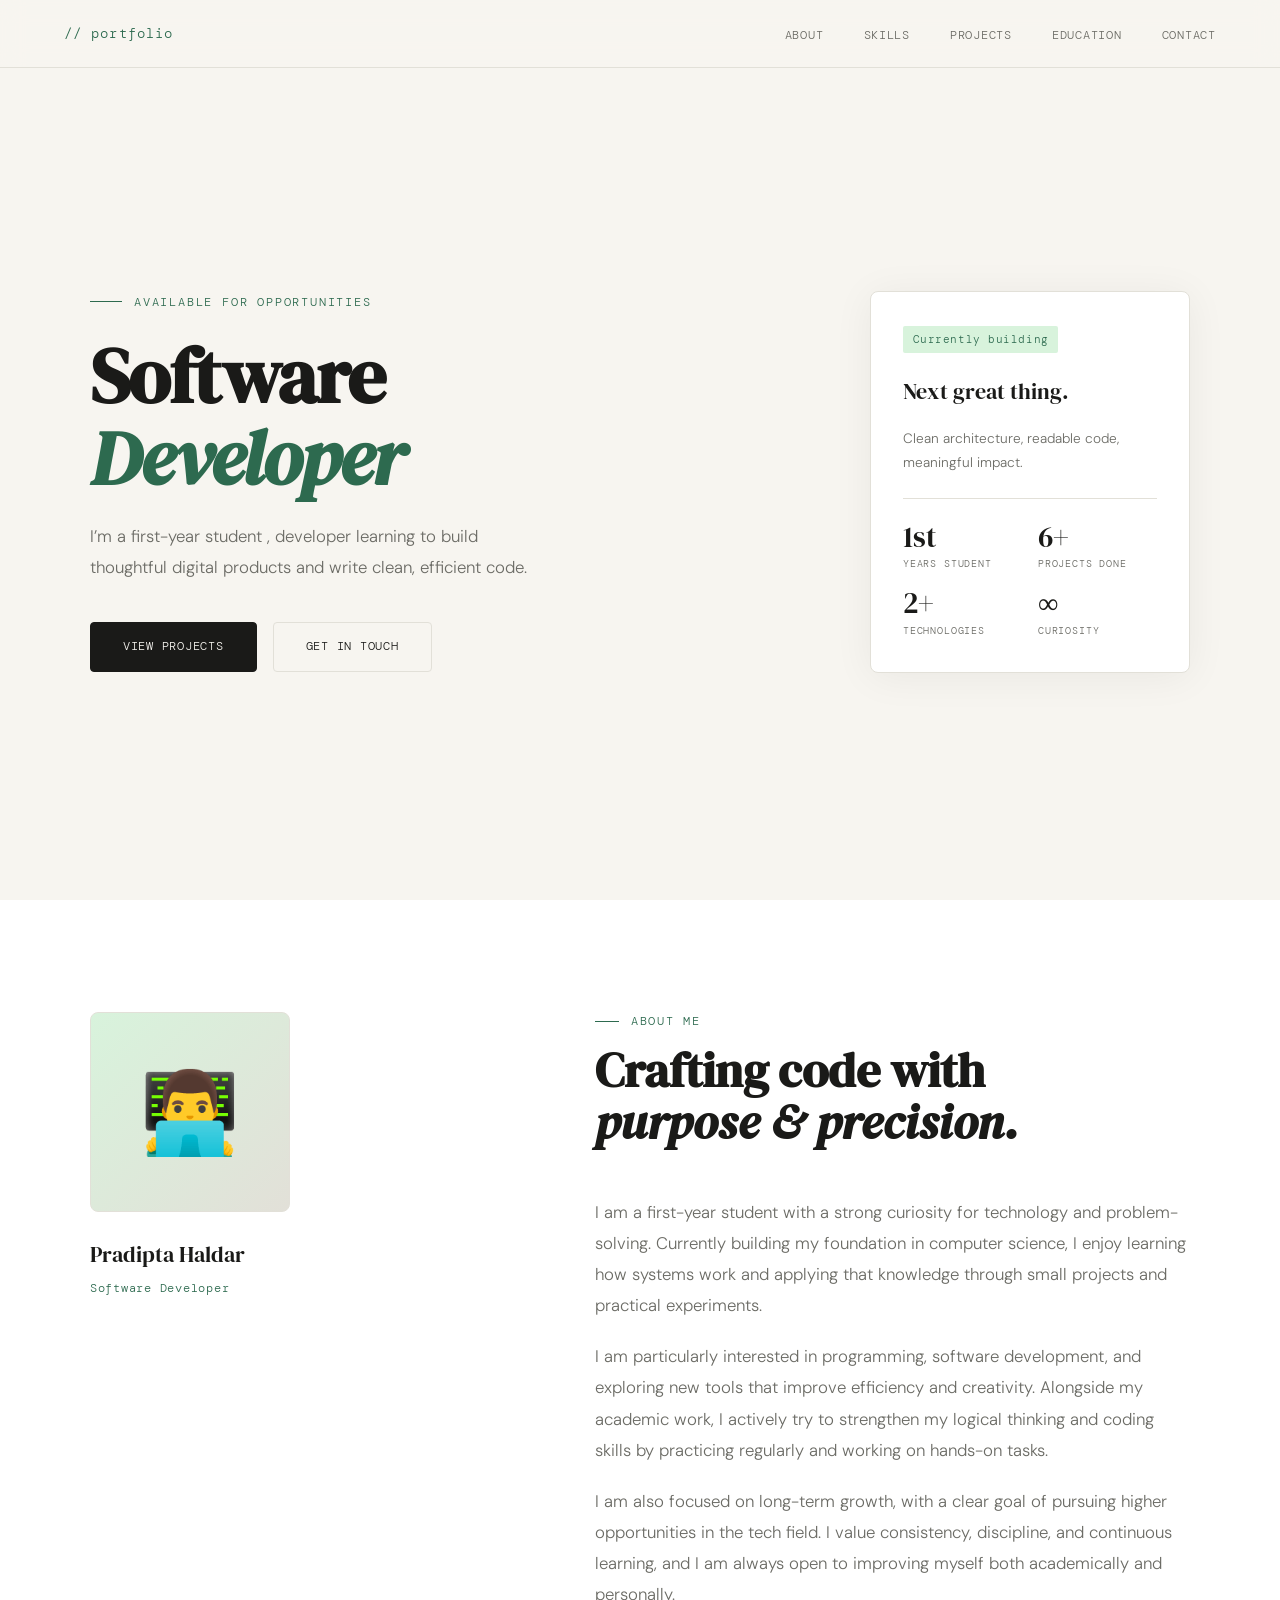
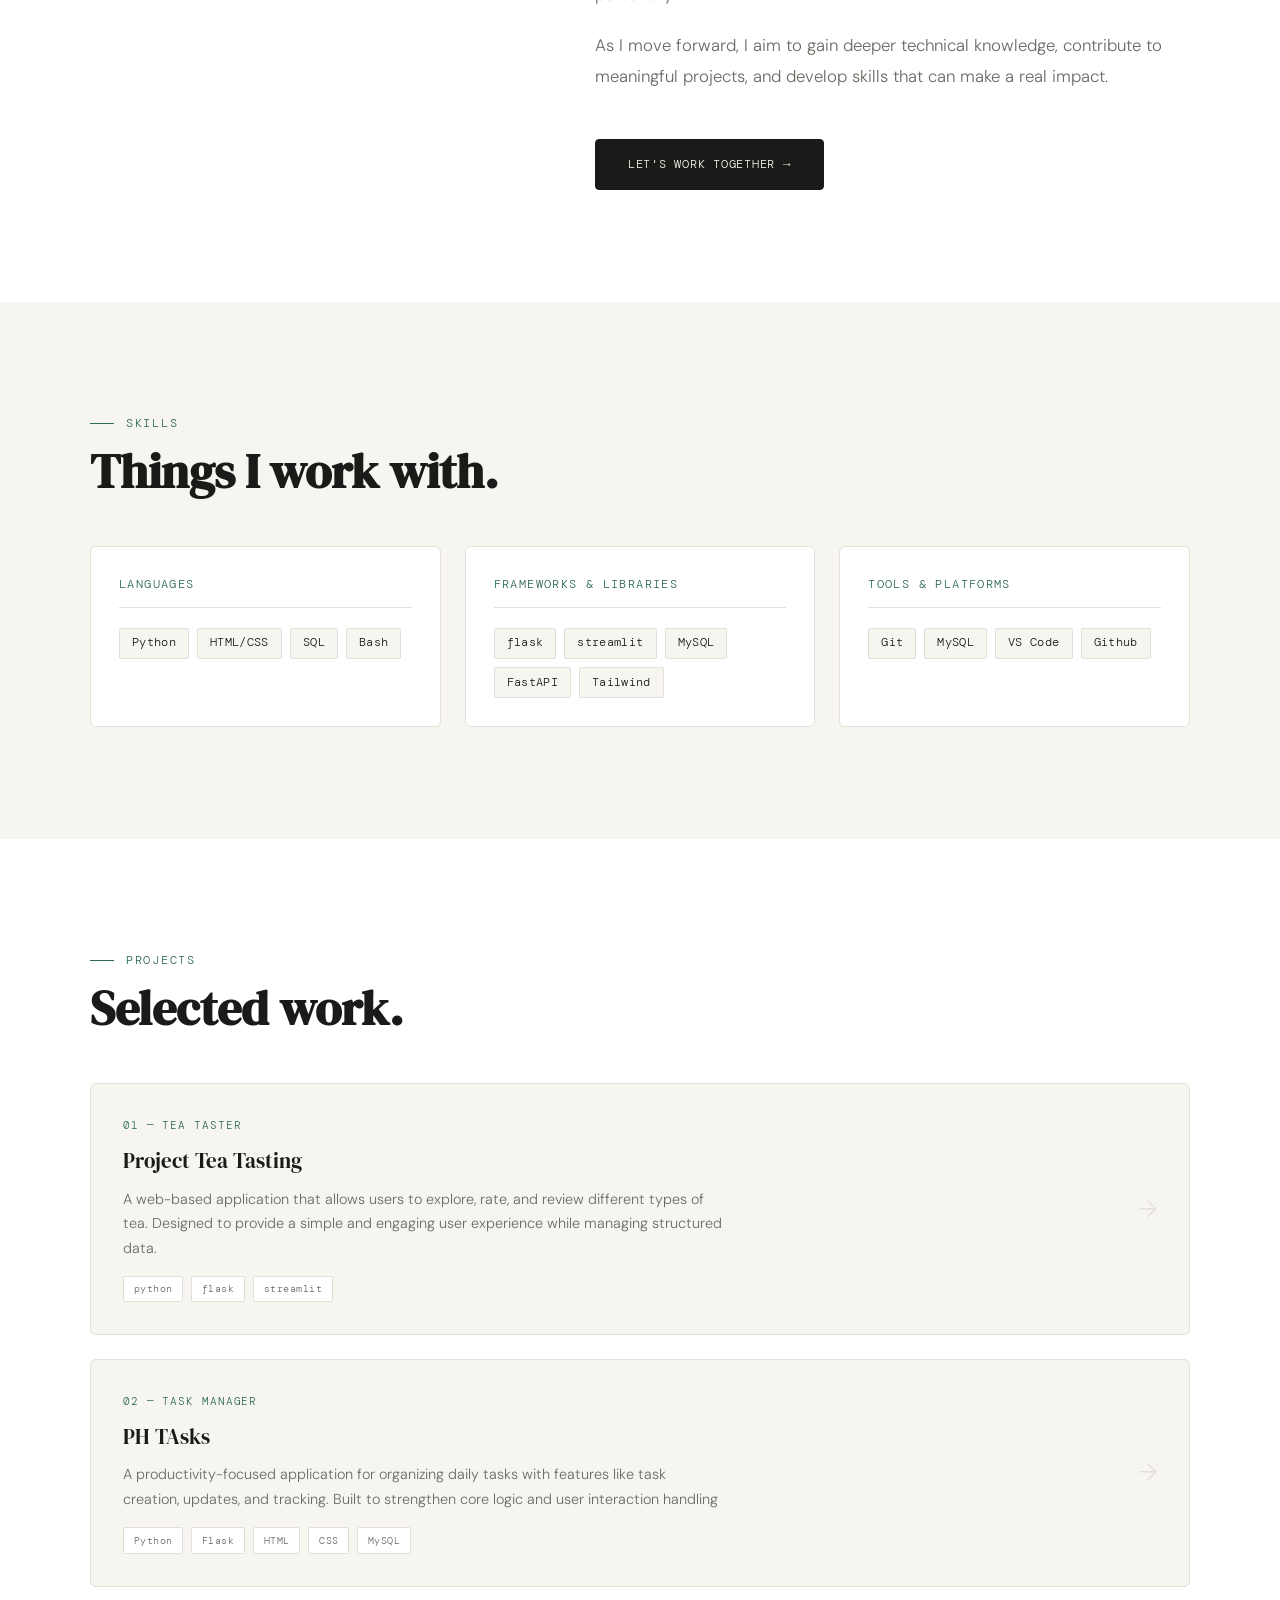
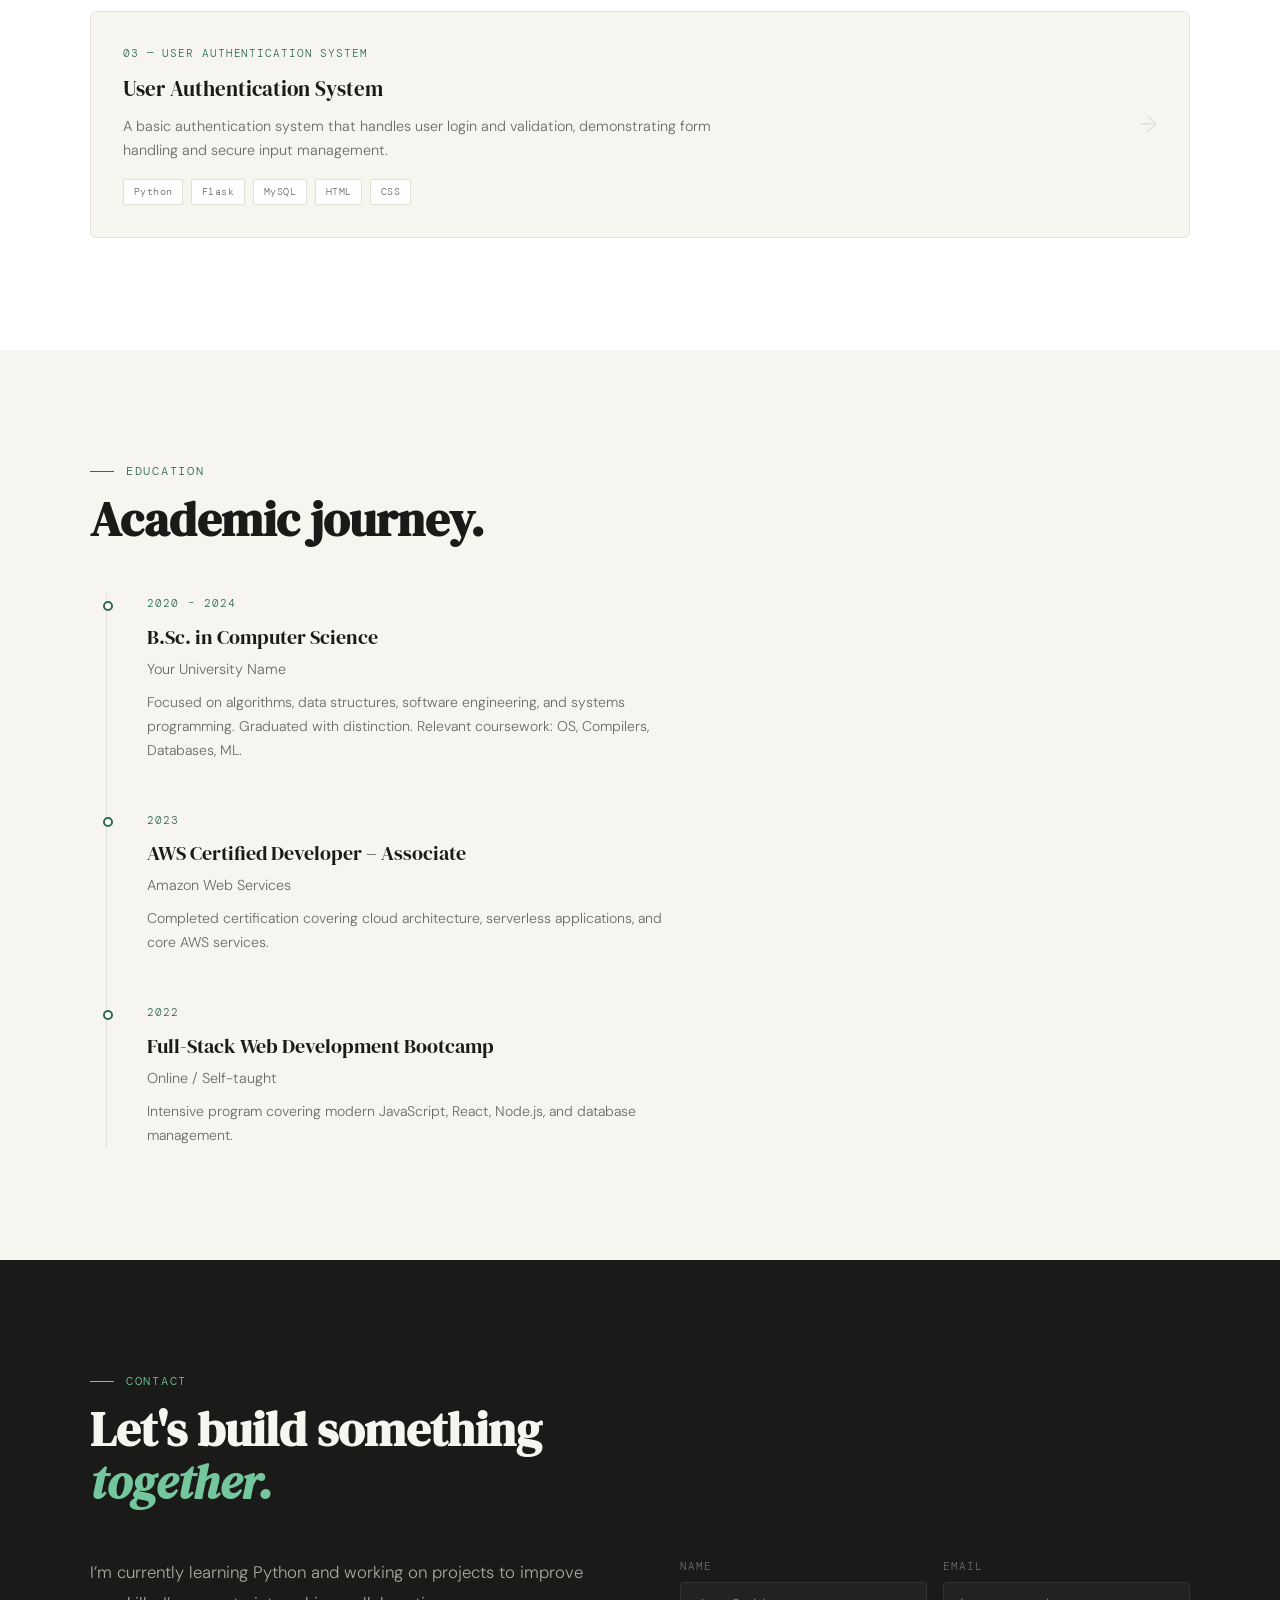
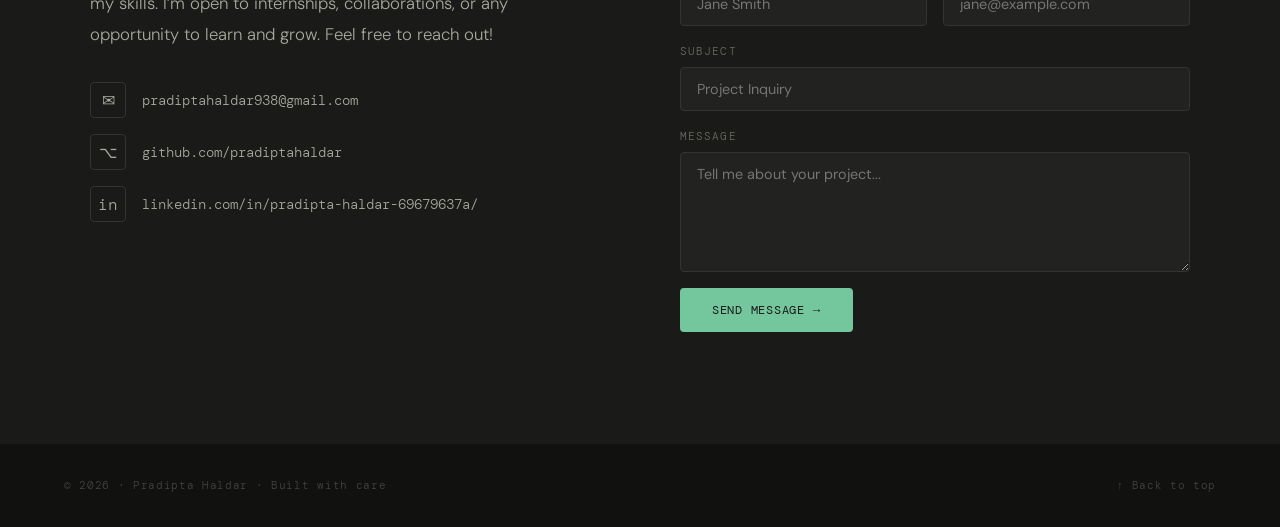
==== port.html @ aa9b9573 "Add files via upload" ====
<!DOCTYPE html>
<html lang="en">
<head>
  <meta charset="UTF-8" />
  <meta name="viewport" content="width=device-width, initial-scale=1.0"/>
  <title>Portfolio — Software Developer</title>
  <link rel="preconnect" href="https://fonts.googleapis.com">
  <link href="https://fonts.googleapis.com/css2?family=DM+Serif+Display:ital@0;1&family=DM+Mono:wght@300;400;500&family=DM+Sans:wght@300;400;500&display=swap" rel="stylesheet">
  <style>
    :root {
      --bg: #F7F5F0;
      --surface: #FFFFFF;
      --ink: #1A1A18;
      --ink-muted: #6B6B65;
      --accent: #2D6A4F;
      --accent-light: #D8F3DC;
      --border: #E2E0D8;
      --serif: 'DM Serif Display', Georgia, serif;
      --mono: 'DM Mono', monospace;
      --sans: 'DM Sans', sans-serif;
      --radius: 4px;
      --transition: 0.25s ease;
    }

    *, *::before, *::after { box-sizing: border-box; margin: 0; padding: 0; }

    html { scroll-behavior: smooth; }

    body {
      background: var(--bg);
      color: var(--ink);
      font-family: var(--sans);
      font-weight: 300;
      line-height: 1.7;
      font-size: 16px;
    }

    /* ── NAV ── */
    nav {
      position: fixed;
      top: 0; left: 0; right: 0;
      z-index: 100;
      display: flex;
      align-items: center;
      justify-content: space-between;
      padding: 1.25rem 4rem;
      background: rgba(247, 245, 240, 0.88);
      backdrop-filter: blur(12px);
      border-bottom: 1px solid var(--border);
    }

    .nav-logo {
      font-family: var(--mono);
      font-size: 0.85rem;
      letter-spacing: 0.08em;
      color: var(--accent);
      text-decoration: none;
    }

    .nav-links {
      display: flex;
      gap: 2.5rem;
      list-style: none;
    }

    .nav-links a {
      font-family: var(--mono);
      font-size: 0.78rem;
      letter-spacing: 0.06em;
      text-decoration: none;
      color: var(--ink-muted);
      transition: color var(--transition);
      text-transform: uppercase;
    }

    .nav-links a:hover { color: var(--accent); }

    /* ── HERO ── */
    #hero {
      min-height: 100vh;
      display: flex;
      align-items: center;
      padding: 8rem 4rem 4rem;
      position: relative;
      overflow: hidden;
    }

    .hero-grid {
      display: grid;
      grid-template-columns: 1fr 1fr;
      gap: 4rem;
      align-items: center;
      max-width: 1100px;
      margin: 0 auto;
      width: 100%;
    }

    .hero-label {
      font-family: var(--mono);
      font-size: 0.75rem;
      letter-spacing: 0.15em;
      text-transform: uppercase;
      color: var(--accent);
      margin-bottom: 1.5rem;
      display: flex;
      align-items: center;
      gap: 0.75rem;
    }

    .hero-label::before {
      content: '';
      display: inline-block;
      width: 2rem;
      height: 1px;
      background: var(--accent);
    }

    h1 {
      font-family: var(--serif);
      font-size: clamp(3rem, 6vw, 5.5rem);
      line-height: 1.05;
      letter-spacing: -0.02em;
      margin-bottom: 1.5rem;
      color: var(--ink);
    }

    h1 em {
      font-style: italic;
      color: var(--accent);
    }

    .hero-desc {
      font-size: 1.05rem;
      color: var(--ink-muted);
      max-width: 440px;
      line-height: 1.8;
      margin-bottom: 2.5rem;
    }

    .hero-actions {
      display: flex;
      gap: 1rem;
      flex-wrap: wrap;
    }

    .btn {
      font-family: var(--mono);
      font-size: 0.78rem;
      letter-spacing: 0.06em;
      text-transform: uppercase;
      text-decoration: none;
      padding: 0.85rem 2rem;
      border-radius: var(--radius);
      transition: all var(--transition);
      display: inline-block;
    }

    .btn-primary {
      background: var(--ink);
      color: var(--bg);
      border: 1px solid var(--ink);
    }

    .btn-primary:hover {
      background: var(--accent);
      border-color: var(--accent);
    }

    .btn-outline {
      background: transparent;
      color: var(--ink);
      border: 1px solid var(--border);
    }

    .btn-outline:hover {
      border-color: var(--ink);
    }

    .hero-visual {
      display: flex;
      justify-content: flex-end;
    }

    .hero-card {
      background: var(--surface);
      border: 1px solid var(--border);
      border-radius: 8px;
      padding: 2rem;
      width: 320px;
      box-shadow: 0 4px 40px rgba(0,0,0,0.06);
      animation: float 5s ease-in-out infinite;
    }

    @keyframes float {
      0%, 100% { transform: translateY(0); }
      50% { transform: translateY(-12px); }
    }

    .card-tag {
      font-family: var(--mono);
      font-size: 0.7rem;
      color: var(--accent);
      background: var(--accent-light);
      padding: 0.25rem 0.6rem;
      border-radius: 2px;
      display: inline-block;
      margin-bottom: 1.25rem;
      letter-spacing: 0.05em;
    }

    .card-title {
      font-family: var(--serif);
      font-size: 1.4rem;
      margin-bottom: 1rem;
    }

    .card-stats {
      display: grid;
      grid-template-columns: 1fr 1fr;
      gap: 1rem;
      margin-top: 1.5rem;
      padding-top: 1.5rem;
      border-top: 1px solid var(--border);
    }

    .stat-val {
      font-family: var(--serif);
      font-size: 1.8rem;
      color: var(--ink);
      line-height: 1;
    }

    .stat-label {
      font-family: var(--mono);
      font-size: 0.65rem;
      color: var(--ink-muted);
      text-transform: uppercase;
      letter-spacing: 0.08em;
      margin-top: 0.25rem;
    }

    /* ── SECTIONS COMMON ── */
    section {
      padding: 7rem 4rem;
    }

    .section-inner {
      max-width: 1100px;
      margin: 0 auto;
    }

    .section-label {
      font-family: var(--mono);
      font-size: 0.72rem;
      letter-spacing: 0.15em;
      text-transform: uppercase;
      color: var(--accent);
      margin-bottom: 0.75rem;
      display: flex;
      align-items: center;
      gap: 0.75rem;
    }

    .section-label::before {
      content: '';
      display: inline-block;
      width: 1.5rem;
      height: 1px;
      background: var(--accent);
    }

    h2 {
      font-family: var(--serif);
      font-size: clamp(2rem, 4vw, 3rem);
      line-height: 1.1;
      margin-bottom: 3rem;
    }

    /* ── ABOUT ── */
    #about { background: var(--surface); }

    .about-grid {
      display: grid;
      grid-template-columns: 1fr 1.4fr;
      gap: 5rem;
      align-items: start;
    }

    .about-sticky { position: sticky; top: 8rem; }

    .avatar-box {
      width: 200px;
      height: 200px;
      border-radius: 8px;
      background: linear-gradient(135deg, var(--accent-light), var(--border));
      display: flex;
      align-items: center;
      justify-content: center;
      font-family: var(--serif);
      font-size: 5rem;
      color: var(--accent);
      margin-bottom: 1.5rem;
      border: 1px solid var(--border);
    }

    .about-name {
      font-family: var(--serif);
      font-size: 1.4rem;
      margin-bottom: 0.25rem;
    }

    .about-role {
      font-family: var(--mono);
      font-size: 0.78rem;
      color: var(--accent);
      letter-spacing: 0.06em;
    }

    .about-text p {
      color: var(--ink-muted);
      margin-bottom: 1.25rem;
      font-size: 1.05rem;
      line-height: 1.85;
    }

    .about-text p:last-child { margin-bottom: 0; }

    /* ── SKILLS ── */
    #skills { background: var(--bg); }

    .skills-grid {
      display: grid;
      grid-template-columns: repeat(3, 1fr);
      gap: 1.5rem;
    }

    .skill-group {
      background: var(--surface);
      border: 1px solid var(--border);
      border-radius: 6px;
      padding: 1.75rem;
      transition: box-shadow var(--transition);
    }

    .skill-group:hover {
      box-shadow: 0 8px 30px rgba(0,0,0,0.07);
    }

    .skill-group-title {
      font-family: var(--mono);
      font-size: 0.72rem;
      letter-spacing: 0.12em;
      text-transform: uppercase;
      color: var(--accent);
      margin-bottom: 1.25rem;
      padding-bottom: 0.75rem;
      border-bottom: 1px solid var(--border);
    }

    .skill-list {
      list-style: none;
      display: flex;
      flex-wrap: wrap;
      gap: 0.5rem;
    }

    .skill-tag {
      font-family: var(--mono);
      font-size: 0.72rem;
      background: var(--bg);
      border: 1px solid var(--border);
      padding: 0.3rem 0.75rem;
      border-radius: 2px;
      color: var(--ink);
      letter-spacing: 0.03em;
      transition: all var(--transition);
    }

    .skill-tag:hover {
      background: var(--accent-light);
      border-color: var(--accent);
      color: var(--accent);
    }

    /* ── PROJECTS ── */
    #projects { background: var(--surface); }

    .projects-list {
      display: flex;
      flex-direction: column;
      gap: 1.5rem;
    }

    .project-card {
      display: grid;
      grid-template-columns: 1fr auto;
      gap: 2rem;
      align-items: center;
      padding: 2rem;
      border: 1px solid var(--border);
      border-radius: 6px;
      background: var(--bg);
      text-decoration: none;
      color: inherit;
      transition: all var(--transition);
      position: relative;
      overflow: hidden;
    }

    .project-card::before {
      content: '';
      position: absolute;
      left: 0; top: 0; bottom: 0;
      width: 3px;
      background: var(--accent);
      transform: scaleY(0);
      transition: transform var(--transition);
      transform-origin: bottom;
    }

    .project-card:hover::before { transform: scaleY(1); }
    .project-card:hover { box-shadow: 0 8px 30px rgba(0,0,0,0.07); }

    .project-meta {
      font-family: var(--mono);
      font-size: 0.7rem;
      color: var(--accent);
      letter-spacing: 0.08em;
      text-transform: uppercase;
      margin-bottom: 0.5rem;
    }

    .project-name {
      font-family: var(--serif);
      font-size: 1.3rem;
      margin-bottom: 0.5rem;
    }

    .project-desc {
      font-size: 0.9rem;
      color: var(--ink-muted);
      max-width: 600px;
      line-height: 1.7;
    }

    .project-tags {
      display: flex;
      gap: 0.5rem;
      margin-top: 1rem;
      flex-wrap: wrap;
    }

    .project-tag {
      font-family: var(--mono);
      font-size: 0.65rem;
      letter-spacing: 0.05em;
      color: var(--ink-muted);
      background: var(--surface);
      border: 1px solid var(--border);
      padding: 0.2rem 0.6rem;
      border-radius: 2px;
    }

    .project-arrow {
      font-size: 1.5rem;
      color: var(--border);
      transition: color var(--transition), transform var(--transition);
    }

    .project-card:hover .project-arrow {
      color: var(--accent);
      transform: translateX(4px);
    }

    /* ── EDUCATION ── */
    #education { background: var(--bg); }

    .edu-list {
      display: flex;
      flex-direction: column;
      gap: 0;
      border-left: 1px solid var(--border);
      padding-left: 2.5rem;
      margin-left: 1rem;
    }

    .edu-item {
      position: relative;
      padding-bottom: 3rem;
    }

    .edu-item:last-child { padding-bottom: 0; }

    .edu-item::before {
      content: '';
      position: absolute;
      left: -2.5rem;
      top: 0.4rem;
      width: 10px;
      height: 10px;
      border-radius: 50%;
      background: var(--surface);
      border: 2px solid var(--accent);
      transform: translateX(-4px);
    }

    .edu-year {
      font-family: var(--mono);
      font-size: 0.7rem;
      color: var(--accent);
      letter-spacing: 0.1em;
      text-transform: uppercase;
      margin-bottom: 0.4rem;
    }

    .edu-degree {
      font-family: var(--serif);
      font-size: 1.25rem;
      margin-bottom: 0.2rem;
    }

    .edu-school {
      font-size: 0.9rem;
      color: var(--ink-muted);
    }

    .edu-desc {
      margin-top: 0.6rem;
      font-size: 0.88rem;
      color: var(--ink-muted);
      max-width: 540px;
      line-height: 1.7;
    }

    /* ── CONTACT ── */
    #contact {
      background: var(--ink);
      color: var(--bg);
    }

    #contact .section-label {
      color: #74C69D;
    }

    #contact .section-label::before {
      background: #74C69D;
    }

    #contact h2 {
      color: var(--bg);
    }

    .contact-grid {
      display: grid;
      grid-template-columns: 1fr 1fr;
      gap: 5rem;
      align-items: start;
    }

    .contact-intro {
      color: #A8A89E;
      font-size: 1.05rem;
      line-height: 1.85;
      margin-bottom: 2rem;
    }

    .contact-links {
      display: flex;
      flex-direction: column;
      gap: 1rem;
    }

    .contact-link {
      display: flex;
      align-items: center;
      gap: 1rem;
      text-decoration: none;
      color: #A8A89E;
      font-family: var(--mono);
      font-size: 0.85rem;
      transition: color var(--transition);
    }

    .contact-link:hover { color: #74C69D; }

    .contact-link-icon {
      width: 36px;
      height: 36px;
      border: 1px solid #333;
      border-radius: 4px;
      display: flex;
      align-items: center;
      justify-content: center;
      font-size: 1rem;
      flex-shrink: 0;
    }

    .contact-form {
      display: flex;
      flex-direction: column;
      gap: 1rem;
    }

    .form-row {
      display: grid;
      grid-template-columns: 1fr 1fr;
      gap: 1rem;
    }

    .form-field {
      display: flex;
      flex-direction: column;
      gap: 0.4rem;
    }

    .form-field label {
      font-family: var(--mono);
      font-size: 0.68rem;
      letter-spacing: 0.1em;
      text-transform: uppercase;
      color: #6B6B65;
    }

    .form-field input,
    .form-field textarea {
      background: #222220;
      border: 1px solid #333;
      border-radius: var(--radius);
      padding: 0.75rem 1rem;
      color: var(--bg);
      font-family: var(--sans);
      font-size: 0.9rem;
      outline: none;
      transition: border-color var(--transition);
      resize: vertical;
    }

    .form-field input:focus,
    .form-field textarea:focus {
      border-color: #74C69D;
    }

    .form-field textarea { min-height: 120px; }

    .btn-send {
      font-family: var(--mono);
      font-size: 0.78rem;
      letter-spacing: 0.06em;
      text-transform: uppercase;
      background: #74C69D;
      color: var(--ink);
      border: none;
      padding: 0.9rem 2rem;
      border-radius: var(--radius);
      cursor: pointer;
      align-self: flex-start;
      transition: background var(--transition);
    }

    .btn-send:hover { background: #52B788; }

    /* ── FOOTER ── */
    footer {
      background: #111110;
      padding: 2rem 4rem;
      display: flex;
      align-items: center;
      justify-content: space-between;
    }

    .footer-copy {
      font-family: var(--mono);
      font-size: 0.7rem;
      color: #444;
      letter-spacing: 0.06em;
    }

    .footer-back {
      font-family: var(--mono);
      font-size: 0.7rem;
      color: #444;
      text-decoration: none;
      letter-spacing: 0.06em;
      transition: color var(--transition);
    }

    .footer-back:hover { color: #74C69D; }

    /* ── ANIMATIONS ── */
    .fade-in {
      opacity: 0;
      transform: translateY(24px);
      transition: opacity 0.6s ease, transform 0.6s ease;
    }

    .fade-in.visible {
      opacity: 1;
      transform: translateY(0);
    }

    /* ── RESPONSIVE ── */
    @media (max-width: 900px) {
      nav { padding: 1rem 1.5rem; }
      section { padding: 5rem 1.5rem; }
      #hero { padding: 7rem 1.5rem 3rem; }
      footer { padding: 1.5rem; flex-direction: column; gap: 0.75rem; text-align: center; }

      .hero-grid,
      .about-grid,
      .contact-grid { grid-template-columns: 1fr; gap: 2.5rem; }

      .hero-visual { justify-content: flex-start; }
      .skills-grid { grid-template-columns: 1fr 1fr; }
      .form-row { grid-template-columns: 1fr; }
      .nav-links { gap: 1.5rem; }
    }

    @media (max-width: 600px) {
      .skills-grid { grid-template-columns: 1fr; }
      .nav-links { display: none; }
      h1 { font-size: 2.6rem; }
    }
  </style>
</head>
<body>

  <!-- NAV -->
  <nav>
    <a href="#hero" class="nav-logo">// portfolio</a>
    <ul class="nav-links">
      <li><a href="#about">About</a></li>
      <li><a href="#skills">Skills</a></li>
      <li><a href="#projects">Projects</a></li>
      <li><a href="#education">Education</a></li>
      <li><a href="#contact">Contact</a></li>
    </ul>
  </nav>

  <!-- HERO -->
  <section id="hero">
    <div class="hero-grid">
      <div>
        <div class="hero-label">Available for opportunities</div>
        <h1>Software<br><em>Developer</em></h1>
        <p class="hero-desc">
          I’m a first-year student , developer learning to build thoughtful digital products and write clean, efficient code.
        </p>
        <div class="hero-actions">
          <a href="#projects" class="btn btn-primary">View Projects</a>
          <a href="#contact" class="btn btn-outline">Get in Touch</a>
        </div>
      </div>
      <div class="hero-visual">
        <div class="hero-card">
          <span class="card-tag">Currently building</span>
          <div class="card-title">Next great thing.</div>
          <p style="font-size:0.85rem; color:var(--ink-muted);">Clean architecture, readable code, meaningful impact.</p>
          <div class="card-stats">
            <div>
              <div class="stat-val">1st</div>
              <div class="stat-label">Years student</div>
            </div>
            <div>
              <div class="stat-val">6+</div>
              <div class="stat-label">Projects done</div>
            </div>
            <div>
              <div class="stat-val">2+</div>
              <div class="stat-label">Technologies</div>
            </div>
            <div>
              <div class="stat-val">∞</div>
              <div class="stat-label">Curiosity</div>
            </div>
          </div>
        </div>
      </div>
    </div>
  </section>

  <!-- ABOUT -->
  <section id="about">
    <div class="section-inner">
      <div class="about-grid">
        <div class="about-sticky">
          <div class="avatar-box">👨‍💻</div>
          <div class="about-name">Pradipta Haldar</div>
          <div class="about-role">Software Developer</div>
        </div>
        <div class="about-text fade-in">
          <div class="section-label">About Me</div>
          <h2>Crafting code with<br><em>purpose &amp; precision.</em></h2>
          <p>
            I am a first-year student with a strong curiosity for technology and problem-solving. Currently building my foundation in computer science, I enjoy learning how systems work and applying that knowledge through small projects and practical experiments.
          </p>
          <p>
            I am particularly interested in programming, software development, and exploring new tools that improve efficiency and creativity. Alongside my academic work, I actively try to strengthen my logical thinking and coding skills by practicing regularly and working on hands-on tasks.
          </p>
          <p>
            I am also focused on long-term growth, with a clear goal of pursuing higher opportunities in the tech field. I value consistency, discipline, and continuous learning, and I am always open to improving myself both academically and personally.
          </p>
          <p>
            As I move forward, I aim to gain deeper technical knowledge, contribute to meaningful projects, and develop skills that can make a real impact.
          </p>
          <br>
          <a href="#contact" class="btn btn-primary" style="display:inline-block;">Let's work together →</a>
        </div>
      </div>
    </div>
  </section>

  <!-- SKILLS -->
  <section id="skills">
    <div class="section-inner">
      <div class="section-label">Skills</div>
      <h2>Things I work with.</h2>
      <div class="skills-grid">
        <div class="skill-group fade-in">
          <div class="skill-group-title">Languages</div>
          <ul class="skill-list">
            <li class="skill-tag">Python</li>
            <li class="skill-tag">HTML/CSS</li>
            <li class="skill-tag">SQL</li>
            <li class="skill-tag">Bash</li>
          </ul>
        </div>
        <div class="skill-group fade-in">
          <div class="skill-group-title">Frameworks &amp; Libraries</div>
          <ul class="skill-list">
            <li class="skill-tag">flask</li>
            <li class="skill-tag">streamlit</li>
            <li class="skill-tag">MySQL</li>
            <li class="skill-tag">FastAPI</li>
            <li class="skill-tag">Tailwind</li>
          </ul>
        </div>
        <div class="skill-group fade-in">
          <div class="skill-group-title">Tools &amp; Platforms</div>
          <ul class="skill-list">
            <li class="skill-tag">Git</li>
            <li class="skill-tag">MySQL</li>
            <li class="skill-tag">VS Code</li>
            <li class="skill-tag">Github</li>
          </ul>
        </div>
      </div>
    </div>
  </section>

  <!-- PROJECTS -->
  <section id="projects">
    <div class="section-inner">
      <div class="section-label">Projects</div>
      <h2>Selected work.</h2>
      <div class="projects-list">

        <a href="#" class="project-card fade-in">
          <div>
            <div class="project-meta">01 — Tea Taster</div>
            <div class="project-name">Project Tea Tasting</div>
            <div class="project-desc">A web-based application that allows users to explore, rate, and review different types of tea. Designed to provide a simple and engaging user experience while managing structured data.</div>
            <div class="project-tags">
              <span class="project-tag">python</span>
              <span class="project-tag">flask</span>
              <span class="project-tag">streamlit</span>
            </div>
          </div>
          <div class="project-arrow">→</div>
        </a>

        <a href="#" class="project-card fade-in">
          <div>
            <div class="project-meta">02 — Task Manager</div>
            <div class="project-name">PH TAsks</div>
            <div class="project-desc">A productivity-focused application for organizing daily tasks with features like task creation, updates, and tracking. Built to strengthen core logic and user interaction handling</div>
            <div class="project-tags">
              <span class="project-tag">Python</span>
              <span class="project-tag">Flask</span>
              <span class="project-tag">HTML</span>
              <span class="project-tag">CSS</span>
              <span class="project-tag">MySQL</span>
            </div>
          </div>
          <div class="project-arrow">→</div>
        </a>

        <a href="#" class="project-card fade-in">
          <div>
            <div class="project-meta">03 — User Authentication System</div>
            <div class="project-name">User Authentication System</div>
            <div class="project-desc">A basic authentication system that handles user login and validation, demonstrating form handling and secure input management.</div>
            <div class="project-tags">
              <span class="project-tag">Python</span>
              <span class="project-tag">Flask</span>
              <span class="project-tag">MySQL</span>
              <span class="project-tag">HTML</span>
              <span class="project-tag">CSS</span>
            </div>
          </div>
          <div class="project-arrow">→</div>
        </a>

      </div>
    </div>
  </section>

  <!-- EDUCATION -->
  <section id="education">
    <div class="section-inner">
      <div class="section-label">Education</div>
      <h2>Academic journey.</h2>
      <div class="edu-list">

        <div class="edu-item fade-in">
          <div class="edu-year">2020 – 2024</div>
          <div class="edu-degree">B.Sc. in Computer Science</div>
          <div class="edu-school">Your University Name</div>
          <div class="edu-desc">Focused on algorithms, data structures, software engineering, and systems programming. Graduated with distinction. Relevant coursework: OS, Compilers, Databases, ML.</div>
        </div>

        <div class="edu-item fade-in">
          <div class="edu-year">2023</div>
          <div class="edu-degree">AWS Certified Developer – Associate</div>
          <div class="edu-school">Amazon Web Services</div>
          <div class="edu-desc">Completed certification covering cloud architecture, serverless applications, and core AWS services.</div>
        </div>

        <div class="edu-item fade-in">
          <div class="edu-year">2022</div>
          <div class="edu-degree">Full-Stack Web Development Bootcamp</div>
          <div class="edu-school">Online / Self-taught</div>
          <div class="edu-desc">Intensive program covering modern JavaScript, React, Node.js, and database management.</div>
        </div>

      </div>
    </div>
  </section>

  <!-- CONTACT -->
  <section id="contact">
    <div class="section-inner">
      <div class="section-label">Contact</div>
      <h2>Let's build something<br><em style="color:#74C69D;">together.</em></h2>
      <div class="contact-grid">
        <div>
          <p class="contact-intro">
            I’m currently learning Python and working on projects to improve my skills. I’m open to internships, collaborations, or any opportunity to learn and grow. Feel free to reach out!  
          </p>
          <div class="contact-links">
            <a href="mailto:pradiptahaldar938@gmail.com" class="contact-link">
              <span class="contact-link-icon">✉</span>
              pradiptahaldar938@gmail.com
            </a>
            <a href="https://github.com/pradiptahaldar" class="contact-link" target="_blank">
              <span class="contact-link-icon">⌥</span>
              github.com/pradiptahaldar
            </a>
            <a href="https://www.linkedin.com/in/pradipta-haldar-69679637a/" class="contact-link" target="_blank">
              <span class="contact-link-icon">in</span>
              linkedin.com/in/pradipta-haldar-69679637a/
            </a>
          </div>
        </div>
        <div>
          <form class="contact-form" onsubmit="handleForm(event)">
            <div class="form-row">
              <div class="form-field">
                <label>Name</label>
                <input type="text" placeholder="Jane Smith" />
              </div>
              <div class="form-field">
                <label>Email</label>
                <input type="email" placeholder="jane@example.com" />
              </div>
            </div>
            <div class="form-field">
              <label>Subject</label>
              <input type="text" placeholder="Project Inquiry" />
            </div>
            <div class="form-field">
              <label>Message</label>
              <textarea placeholder="Tell me about your project..."></textarea>
            </div>
            <button type="submit" class="btn-send">Send Message →</button>
          </form>
        </div>
      </div>
    </div>
  </section>

  <!-- FOOTER -->
  <footer>
    <span class="footer-copy">© 2026 · Pradipta Haldar · Built with care</span>
    <a href="#hero" class="footer-back">↑ Back to top</a>
  </footer>

  <script>
    // Intersection Observer for fade-in animations
    const observer = new IntersectionObserver((entries) => {
      entries.forEach((entry, i) => {
        if (entry.isIntersecting) {
          setTimeout(() => {
            entry.target.classList.add('visible');
          }, 100);
          observer.unobserve(entry.target);
        }
      });
    }, { threshold: 0.12 });

    document.querySelectorAll('.fade-in').forEach(el => observer.observe(el));

    // Stagger siblings
    document.querySelectorAll('.skills-grid, .projects-list, .edu-list').forEach(parent => {
      parent.querySelectorAll('.fade-in').forEach((el, i) => {
        el.style.transitionDelay = `${i * 0.1}s`;
      });
    });

    // Contact form
    function handleForm(e) {
      e.preventDefault();
      const btn = e.target.querySelector('.btn-send');
      btn.textContent = 'Message sent ✓';
      btn.style.background = '#52B788';
      setTimeout(() => {
        btn.textContent = 'Send Message →';
        btn.style.background = '';
        e.target.reset();
      }, 3000);
    }
  </script>

</body>
</html>
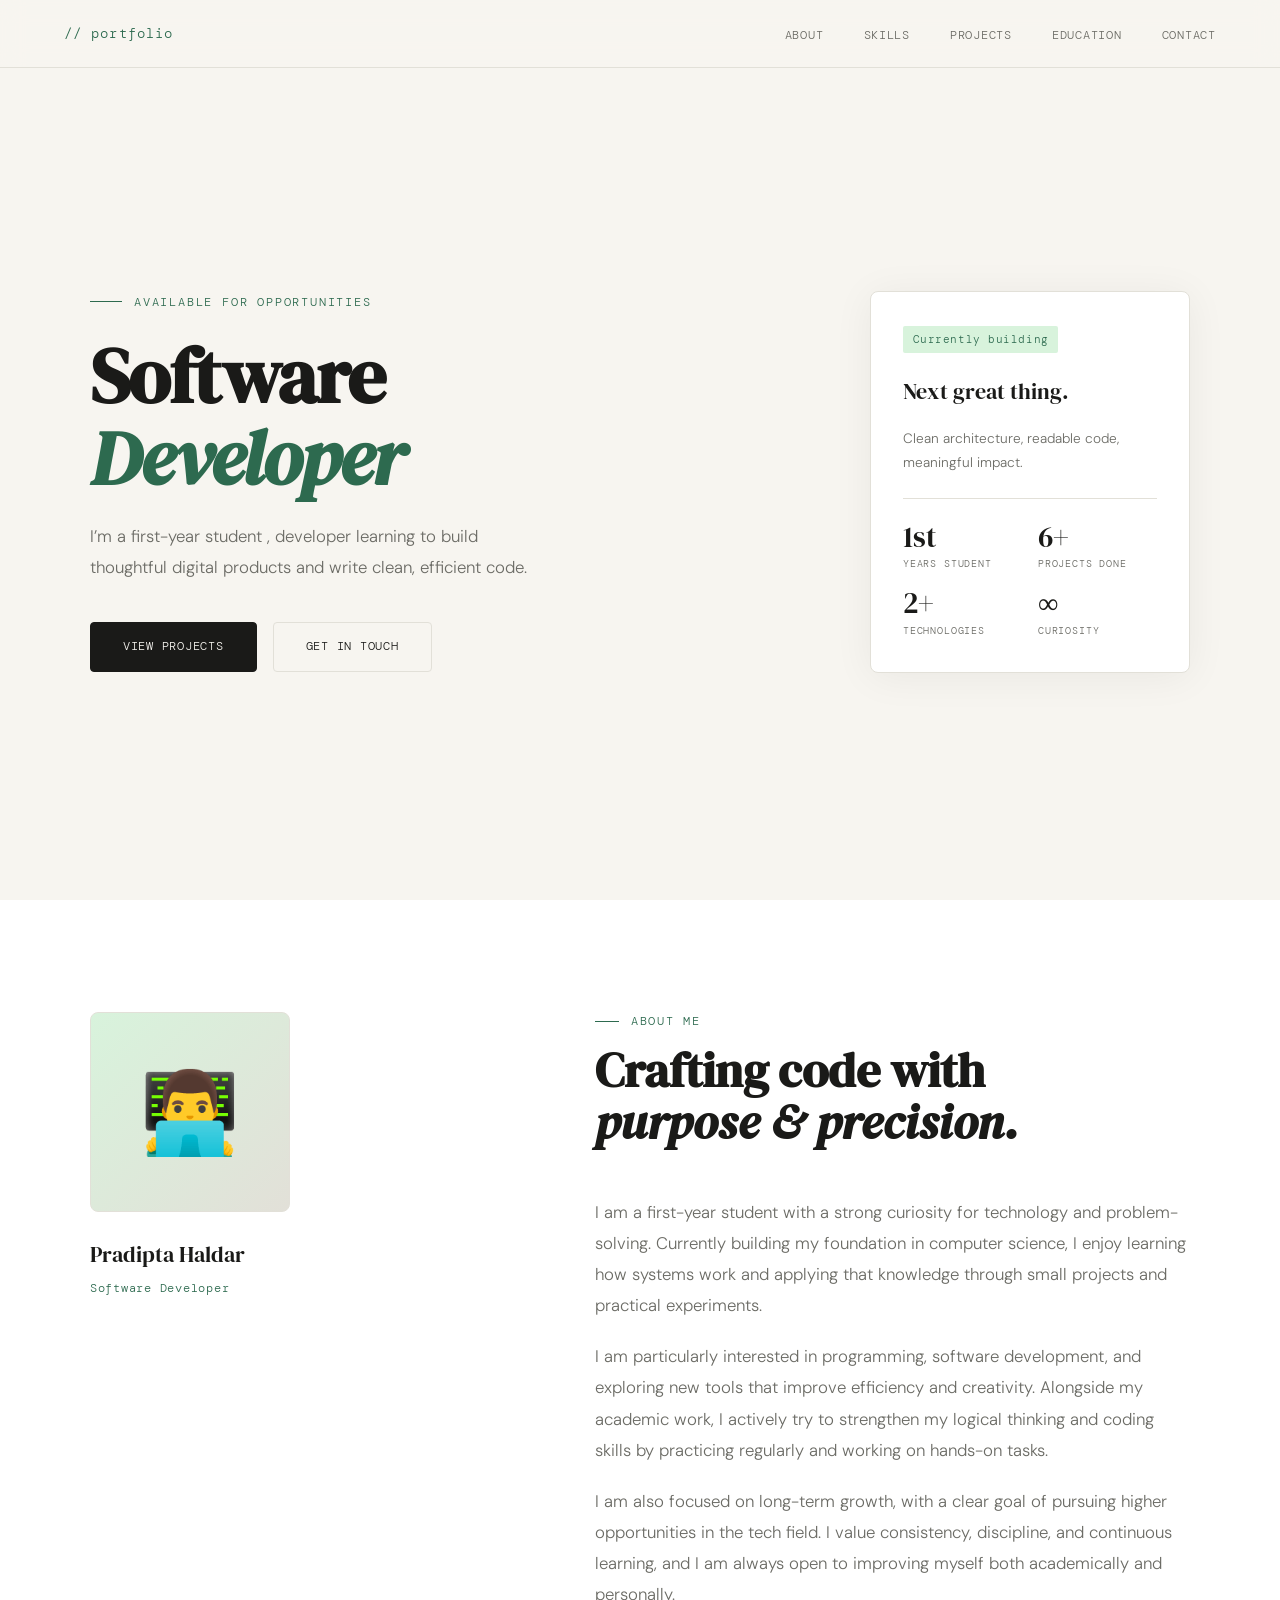
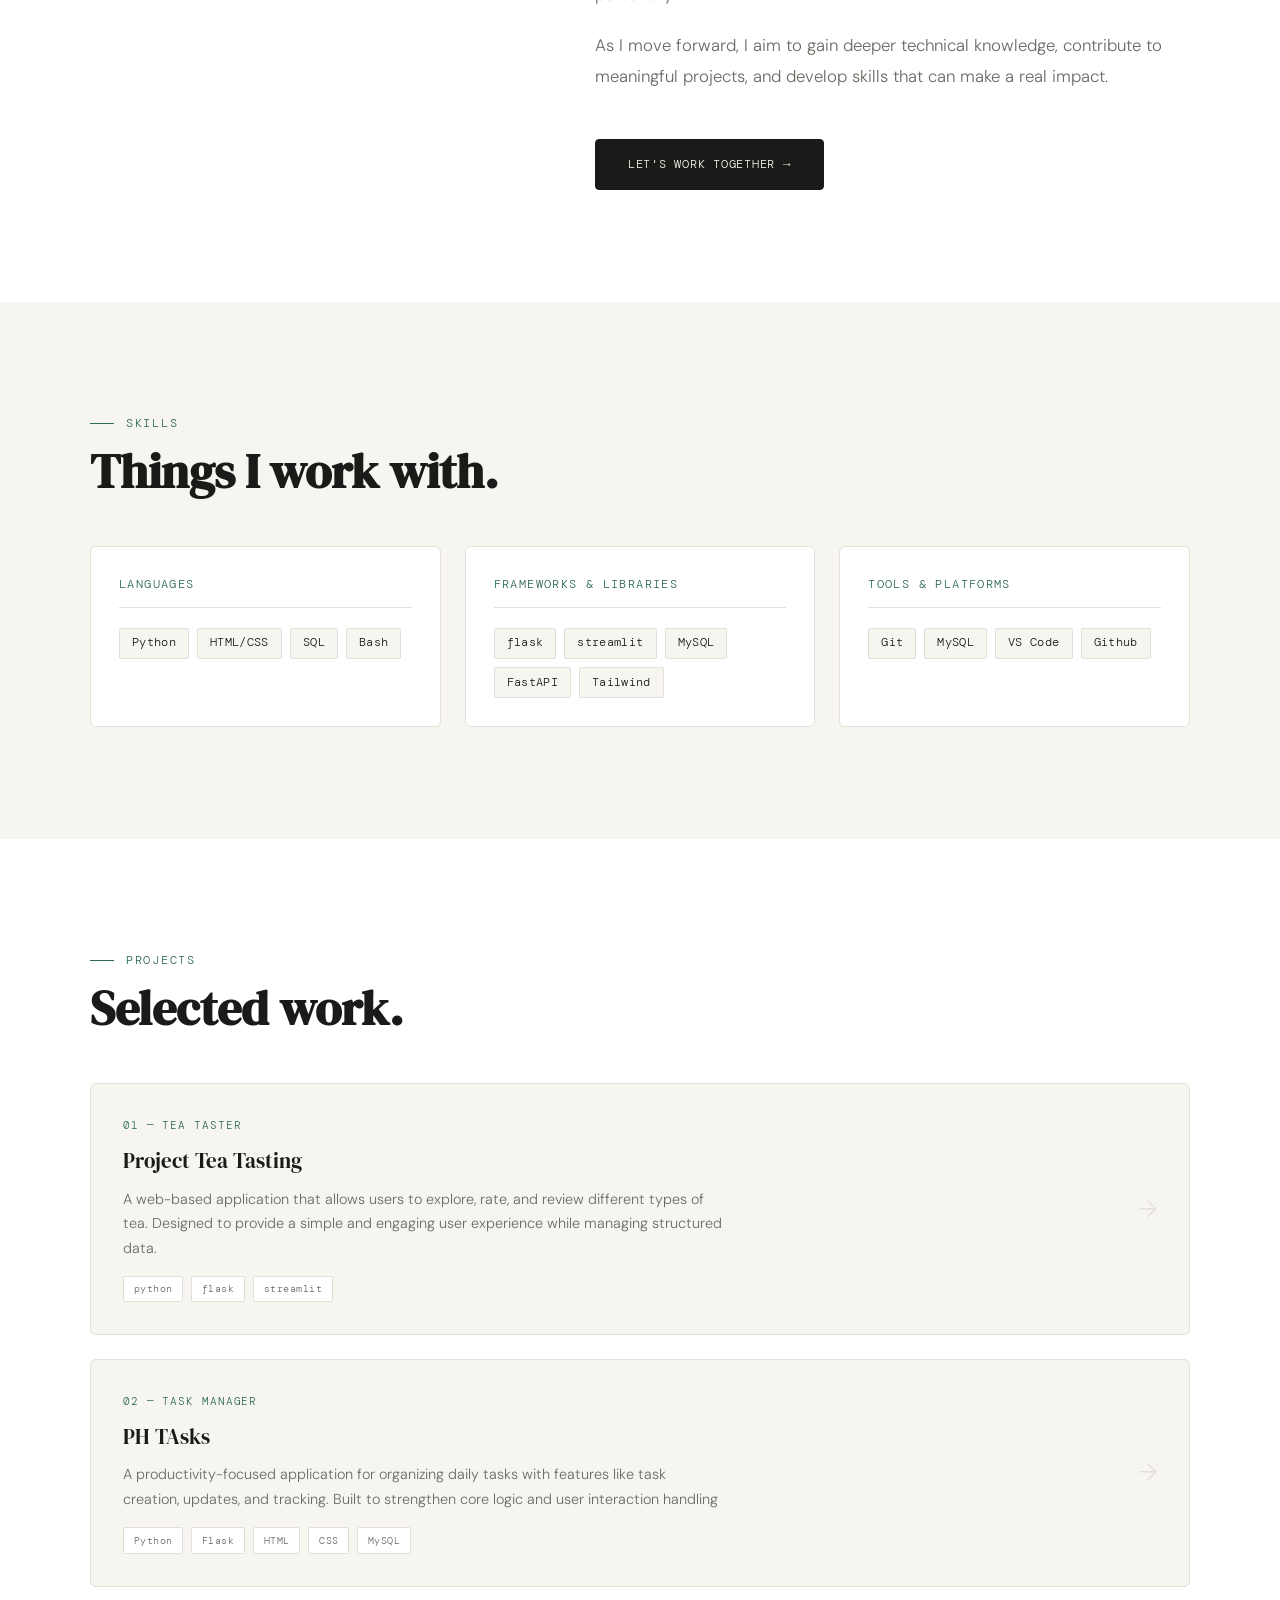
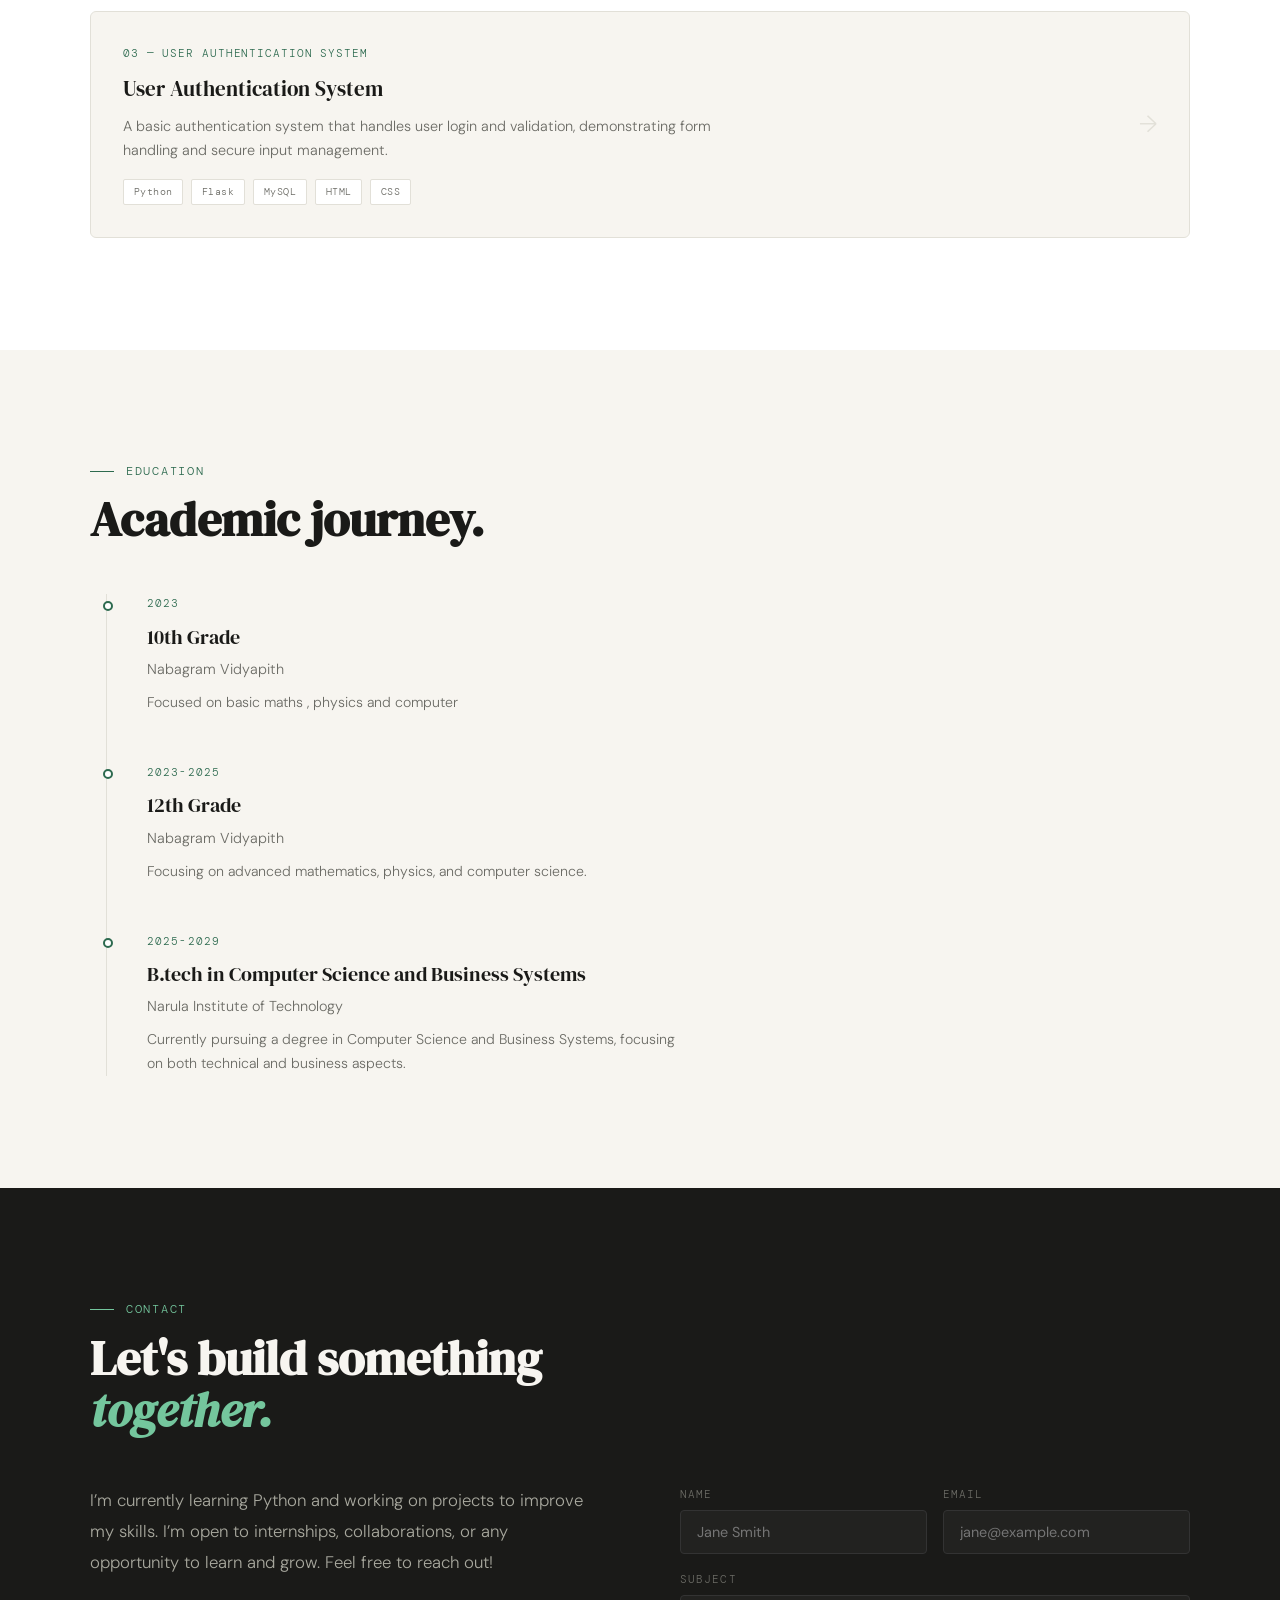
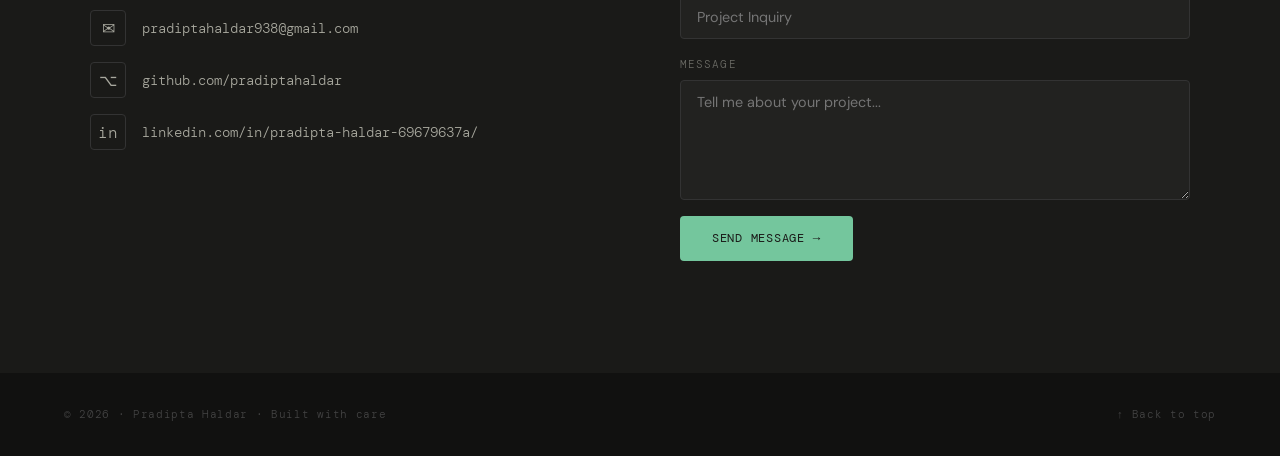
==== commit 66431beb: "Add files via upload" ====
--- a/port.html
+++ b/port.html
@@ -912,24 +912,24 @@
       <div class="edu-list">
 
         <div class="edu-item fade-in">
-          <div class="edu-year">2020 – 2024</div>
-          <div class="edu-degree">B.Sc. in Computer Science</div>
-          <div class="edu-school">Your University Name</div>
-          <div class="edu-desc">Focused on algorithms, data structures, software engineering, and systems programming. Graduated with distinction. Relevant coursework: OS, Compilers, Databases, ML.</div>
+          <div class="edu-year">2023</div>
+          <div class="edu-degree">10th Grade</div>
+          <div class="edu-school">Nabagram Vidyapith</div>
+          <div class="edu-desc">Focused on basic maths , physics and computer</div>
         </div>
 
         <div class="edu-item fade-in">
-          <div class="edu-year">2023</div>
-          <div class="edu-degree">AWS Certified Developer – Associate</div>
-          <div class="edu-school">Amazon Web Services</div>
-          <div class="edu-desc">Completed certification covering cloud architecture, serverless applications, and core AWS services.</div>
+          <div class="edu-year">2023-2025</div>
+          <div class="edu-degree">12th Grade</div>
+          <div class="edu-school">Nabagram Vidyapith</div>
+          <div class="edu-desc">Focusing on advanced mathematics, physics, and computer science.</div>
         </div>
 
         <div class="edu-item fade-in">
-          <div class="edu-year">2022</div>
-          <div class="edu-degree">Full-Stack Web Development Bootcamp</div>
-          <div class="edu-school">Online / Self-taught</div>
-          <div class="edu-desc">Intensive program covering modern JavaScript, React, Node.js, and database management.</div>
+          <div class="edu-year">2025-2029</div>
+          <div class="edu-degree">B.tech in Computer Science and Business Systems</div>
+          <div class="edu-school">Narula Institute of Technology</div>
+          <div class="edu-desc">Currently pursuing a degree in Computer Science and Business Systems, focusing on both technical and business aspects. </div>
         </div>
 
       </div>
